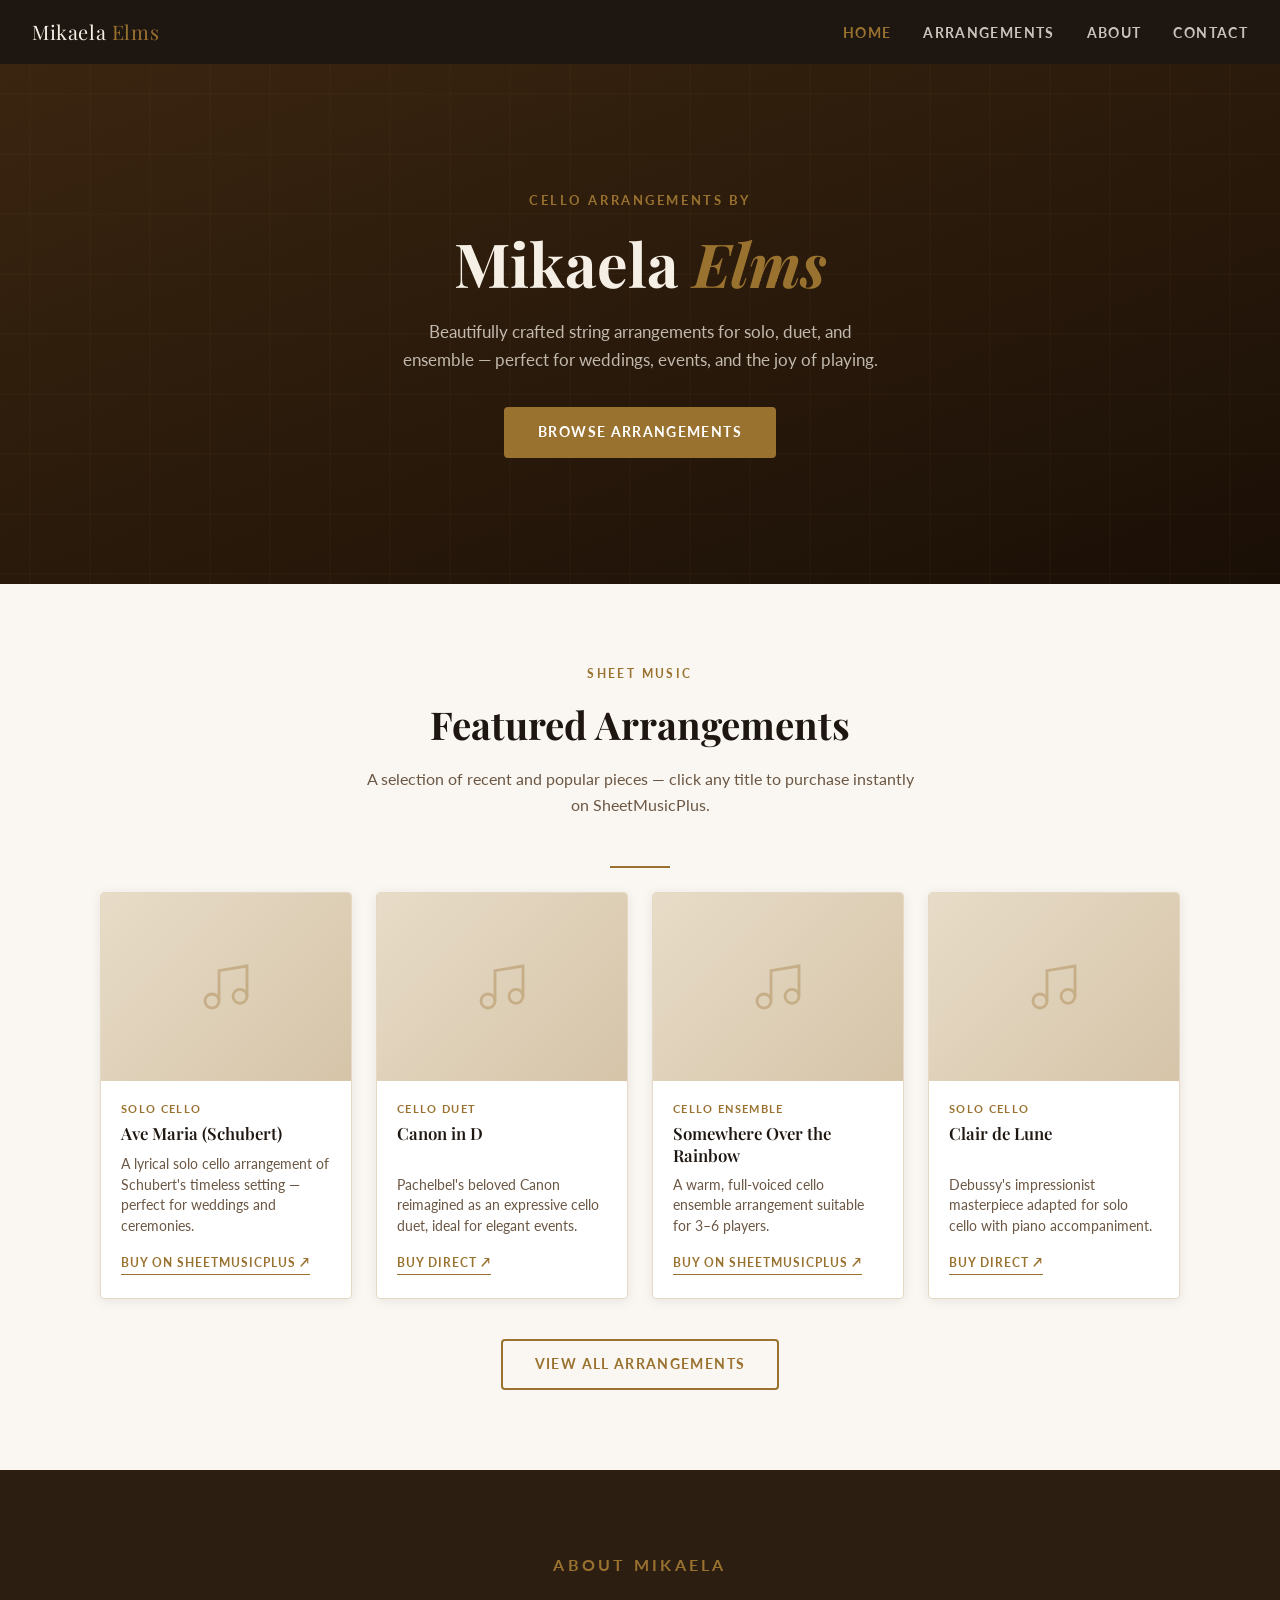
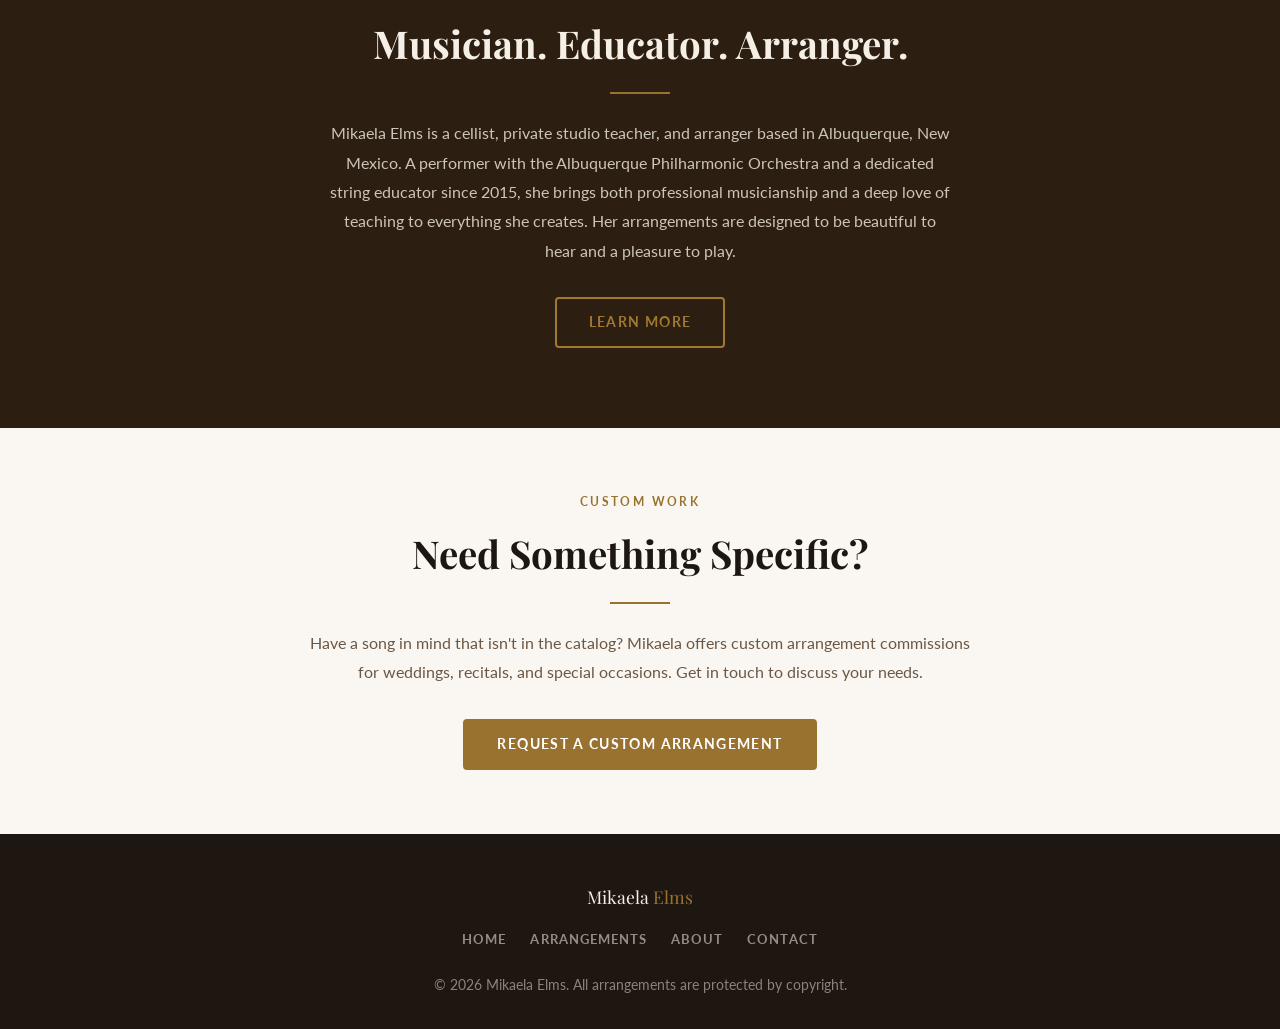
==== index.html @ 3a96482f "new site changes" ====
<!DOCTYPE html>
<html lang="en">
<head>
  <meta charset="UTF-8" />
  <meta name="viewport" content="width=device-width, initial-scale=1.0" />
  <title>Mikaela Elms — Cello Arrangements</title>
  <meta name="description" content="Original and licensed string arrangements by cellist and educator Mikaela Elms, based in Albuquerque, New Mexico." />
  <link rel="stylesheet" href="styles.css" />
</head>
<body>

<!-- ── Navigation ──────────────────────────────────────────── -->
<nav class="site-nav">
  <a href="index.html" class="logo">Mikaela <span>Elms</span></a>
  <button class="nav-toggle" aria-label="Toggle menu" onclick="this.closest('nav').querySelector('.nav-links').classList.toggle('open')">
    <span></span><span></span><span></span>
  </button>
  <ul class="nav-links">
    <li><a href="index.html" class="active">Home</a></li>
    <li><a href="arrangements.html">Arrangements</a></li>
    <li><a href="about.html">About</a></li>
    <li><a href="contact.html">Contact</a></li>
  </ul>
</nav>

<!-- ── Hero ────────────────────────────────────────────────── -->
<section class="hero">
  <div class="hero-bg"></div>
  <div class="hero-content">
    <p class="hero-eyebrow">Cello Arrangements by</p>
    <h1>Mikaela <em>Elms</em></h1>
    <p class="hero-sub">Beautifully crafted string arrangements for solo, duet, and ensemble — perfect for weddings, events, and the joy of playing.</p>
    <a href="arrangements.html" class="btn btn-gold">Browse Arrangements</a>
  </div>
</section>

<!-- ── Featured Arrangements ───────────────────────────────── -->
<section class="section">
  <div class="section-inner">
    <p class="section-label">Sheet Music</p>
    <h2 class="section-title">Featured Arrangements</h2>
    <p class="section-sub">A selection of recent and popular pieces — click any title to purchase instantly on SheetMusicPlus.</p>
    <div class="divider"></div>

    <div class="card-grid" id="featured-grid">
      <!-- Populated by JS -->
    </div>

    <div style="text-align:center; margin-top:2.5rem;">
      <a href="arrangements.html" class="btn btn-outline">View All Arrangements</a>
    </div>
  </div>
</section>

<!-- ── About strip ─────────────────────────────────────────── -->
<section class="about-strip">
  <p class="section-label">About Mikaela</p>
  <h2 class="section-title" style="color:#F5EFE6;">Musician. Educator. Arranger.</h2>
  <div class="divider"></div>
  <p>
    Mikaela Elms is a cellist, private studio teacher, and arranger based in Albuquerque, New Mexico.
    A performer with the Albuquerque Philharmonic Orchestra and a dedicated string educator since 2015,
    she brings both professional musicianship and a deep love of teaching to everything she creates.
    Her arrangements are designed to be beautiful to hear and a pleasure to play.
  </p>
  <a href="about.html" class="btn btn-outline" style="border-color:#A07830;color:#A07830;">Learn More</a>
</section>

<!-- ── Custom Arrangements callout ─────────────────────────── -->
<section class="section" style="background:#FAF7F2; padding: 4rem 2rem;">
  <div class="section-inner" style="max-width:680px; text-align:center;">
    <p class="section-label">Custom Work</p>
    <h2 class="section-title">Need Something Specific?</h2>
    <div class="divider"></div>
    <p style="color:var(--text-mid); font-size:1.02rem; margin-bottom:2rem; line-height:1.8;">
      Have a song in mind that isn't in the catalog? Mikaela offers custom arrangement commissions
      for weddings, recitals, and special occasions. Get in touch to discuss your needs.
    </p>
    <a href="contact.html" class="btn btn-gold">Request a Custom Arrangement</a>
  </div>
</section>

<!-- ── Footer ──────────────────────────────────────────────── -->
<footer class="site-footer">
  <div class="footer-logo">Mikaela <span>Elms</span></div>
  <div class="footer-links">
    <a href="index.html">Home</a>
    <a href="arrangements.html">Arrangements</a>
    <a href="about.html">About</a>
    <a href="contact.html">Contact</a>
  </div>
  <p class="copyright">&copy; <span id="year"></span> Mikaela Elms. All arrangements are protected by copyright.</p>
</footer>

<!-- ── Scripts ─────────────────────────────────────────────── -->
<script src="arrangements-data.js"></script>
<script>
  document.getElementById('year').textContent = new Date().getFullYear();

  /* Music note SVG placeholder */
  const noteSVG = `<svg width="56" height="56" viewBox="0 0 24 24" fill="none" stroke="#9A7230" stroke-width="1.2">
    <path d="M9 18V5l12-2v13"/>
    <circle cx="6" cy="18" r="3"/><circle cx="18" cy="16" r="3"/>
  </svg>`;

  function buildCard(item) {
    const thumb = item.image
      ? `<img class="card-thumb" src="${item.image}" alt="${item.title}" loading="lazy">`
      : `<div class="card-thumb-placeholder">${noteSVG}</div>`;
    return `
      <div class="arrangement-card">
        <a href="${item.link}" target="_blank" rel="noopener">${thumb}</a>
        <div class="card-body">
          <span class="card-tag">${TYPE_LABELS[item.type]}</span>
          <div class="card-title">${item.title}</div>
          <p class="card-desc">${item.desc}</p>
          <a class="card-link" href="${item.link}" target="_blank" rel="noopener">${STORE_LABELS[item.store] || 'Buy Now ↗'}</a>
        </div>
      </div>`;
  }

  const featured = ARRANGEMENTS.filter(a => a.featured).slice(0, 4);
  document.getElementById('featured-grid').innerHTML = featured.map(buildCard).join('');
</script>
</body>
</html>
---- styles.css ----
/* ============================================================
   Mikaela Elms — String Arrangements
   Warm & elegant palette
   ============================================================ */

@import url('https://fonts.googleapis.com/css2?family=Playfair+Display:ital,wght@0,400;0,600;0,700;1,400;1,600&family=Lato:wght@300;400;700&display=swap');

/* ── Reset & base ─────────────────────────────────────────── */
*, *::before, *::after { box-sizing: border-box; margin: 0; padding: 0; }

:root {
  --bg:        #FAF7F2;
  --bg-card:   #FFFFFF;
  --text:      #1E1610;
  --text-mid:  #6B5744;
  --text-light:#A08C7A;
  --gold:      #9A7230;
  --gold-dark: #6E5020;
  --border:    #E5D9C5;
  --nav-bg:    #1E1610;
  --nav-text:  #F5EFE6;
  --hero-overlay: rgba(20, 12, 5, 0.60);

  --serif: 'Playfair Display', Georgia, serif;
  --sans:  'Lato', system-ui, sans-serif;

  --radius: 4px;
  --shadow: 0 2px 12px rgba(0,0,0,0.08);
  --shadow-hover: 0 6px 24px rgba(0,0,0,0.14);
  --transition: 0.25s ease;
}

html { scroll-behavior: smooth; }

body {
  font-family: var(--sans);
  font-size: 16px;
  line-height: 1.7;
  background: var(--bg);
  color: var(--text);
}

a { color: var(--gold); text-decoration: none; }
a:hover { color: var(--gold-dark); }

img { display: block; max-width: 100%; }

/* ── Nav ──────────────────────────────────────────────────── */
.site-nav {
  position: sticky;
  top: 0;
  z-index: 100;
  background: var(--nav-bg);
  padding: 0 2rem;
  display: flex;
  align-items: center;
  justify-content: space-between;
  height: 64px;
}

.site-nav .logo {
  font-family: var(--serif);
  font-size: 1.25rem;
  color: var(--nav-text);
  letter-spacing: 0.03em;
}
.site-nav .logo span { color: var(--gold); }

.nav-links {
  display: flex;
  gap: 2rem;
  list-style: none;
}
.nav-links a {
  font-family: var(--sans);
  font-size: 0.85rem;
  font-weight: 700;
  letter-spacing: 0.1em;
  text-transform: uppercase;
  color: var(--nav-text);
  opacity: 0.8;
  transition: opacity var(--transition), color var(--transition);
}
.nav-links a:hover,
.nav-links a.active { opacity: 1; color: var(--gold); }

.nav-toggle { display: none; background: none; border: none; cursor: pointer; }
.nav-toggle span {
  display: block; width: 24px; height: 2px;
  background: var(--nav-text); margin: 5px 0;
  transition: transform var(--transition), opacity var(--transition);
}

/* ── Hero ─────────────────────────────────────────────────── */
.hero {
  position: relative;
  min-height: 520px;
  display: flex;
  align-items: center;
  justify-content: center;
  text-align: center;
  overflow: hidden;
  background: #2C1E10;
}

.hero-bg {
  position: absolute; inset: 0;
  background:
    linear-gradient(160deg, #3A2510 0%, #1A0F06 100%);
}
/* Subtle decorative lines */
.hero-bg::after {
  content: '';
  position: absolute; inset: 0;
  background: url("data:image/svg+xml,%3Csvg width='60' height='60' viewBox='0 0 60 60' xmlns='http://www.w3.org/2000/svg'%3E%3Cg fill='none' stroke='%23A07830' stroke-width='0.4' opacity='0.15'%3E%3Cline x1='0' y1='30' x2='60' y2='30'/%3E%3Cline x1='30' y1='0' x2='30' y2='60'/%3E%3C/g%3E%3C/svg%3E") repeat;
}

.hero-content {
  position: relative;
  z-index: 1;
  max-width: 700px;
  padding: 4rem 2rem;
}

.hero-eyebrow {
  font-family: var(--sans);
  font-size: 0.8rem;
  font-weight: 700;
  letter-spacing: 0.2em;
  text-transform: uppercase;
  color: var(--gold);
  margin-bottom: 1rem;
}

.hero h1 {
  font-family: var(--serif);
  font-size: clamp(2.4rem, 5vw, 3.8rem);
  font-weight: 700;
  line-height: 1.15;
  color: #F5EFE6;
  margin-bottom: 1.25rem;
}
.hero h1 em { font-style: italic; color: var(--gold); }

.hero-sub {
  font-size: 1.05rem;
  color: rgba(245,239,230,0.75);
  margin-bottom: 2rem;
  max-width: 480px;
  margin-left: auto;
  margin-right: auto;
}

.btn {
  display: inline-block;
  padding: 0.75rem 2rem;
  border-radius: var(--radius);
  font-family: var(--sans);
  font-size: 0.85rem;
  font-weight: 700;
  letter-spacing: 0.1em;
  text-transform: uppercase;
  transition: background var(--transition), color var(--transition), transform var(--transition);
  cursor: pointer;
  border: 2px solid transparent;
}

.btn-gold {
  background: var(--gold);
  color: #fff;
  border-color: var(--gold);
}
.btn-gold:hover {
  background: var(--gold-dark);
  border-color: var(--gold-dark);
  color: #fff;
  transform: translateY(-1px);
}

.btn-outline {
  background: transparent;
  color: var(--gold);
  border-color: var(--gold);
}
.btn-outline:hover {
  background: var(--gold);
  color: #fff;
  transform: translateY(-1px);
}

/* ── Divider ──────────────────────────────────────────────── */
.divider {
  width: 60px; height: 2px;
  background: var(--gold);
  margin: 1rem auto 1.5rem;
}

/* ── Section wrapper ──────────────────────────────────────── */
.section { padding: 5rem 2rem; }
.section-inner { max-width: 1080px; margin: 0 auto; }

.section-label {
  font-family: var(--sans);
  font-size: 0.75rem;
  font-weight: 700;
  letter-spacing: 0.2em;
  text-transform: uppercase;
  color: var(--gold);
  text-align: center;
  margin-bottom: 0.5rem;
}

.section-title {
  font-family: var(--serif);
  font-size: clamp(1.8rem, 3vw, 2.6rem);
  font-weight: 700;
  text-align: center;
  color: var(--text);
  margin-bottom: 0.5rem;
}

.section-sub {
  text-align: center;
  color: var(--text-mid);
  max-width: 560px;
  margin: 0 auto 3rem;
  font-size: 0.97rem;
}

/* ── Arrangement cards ────────────────────────────────────── */
.card-grid {
  display: grid;
  grid-template-columns: repeat(auto-fill, minmax(240px, 1fr));
  gap: 1.5rem;
}

.arrangement-card {
  background: var(--bg-card);
  border: 1px solid var(--border);
  border-radius: var(--radius);
  overflow: hidden;
  box-shadow: var(--shadow);
  transition: box-shadow var(--transition), transform var(--transition);
  display: flex;
  flex-direction: column;
}
.arrangement-card:hover {
  box-shadow: var(--shadow-hover);
  transform: translateY(-3px);
}

.card-thumb {
  width: 100%;
  aspect-ratio: 4/3;
  object-fit: cover;
  background: var(--border);
}

.card-thumb-placeholder {
  width: 100%;
  aspect-ratio: 4/3;
  background: linear-gradient(135deg, #E8DCC8, #D5C4A8);
  display: flex;
  align-items: center;
  justify-content: center;
}
.card-thumb-placeholder svg { opacity: 0.35; }

.card-body {
  padding: 1.1rem 1.25rem 1.4rem;
  flex: 1;
  display: flex;
  flex-direction: column;
}

.card-tag {
  font-size: 0.7rem;
  font-weight: 700;
  letter-spacing: 0.12em;
  text-transform: uppercase;
  color: var(--gold);
  margin-bottom: 0.35rem;
}

.card-title {
  font-family: var(--serif);
  font-size: 1.05rem;
  font-weight: 600;
  color: var(--text);
  line-height: 1.3;
  margin-bottom: 0.5rem;
  flex: 1;
}

.card-desc {
  font-size: 0.85rem;
  color: var(--text-mid);
  margin-bottom: 1rem;
  line-height: 1.5;
}

.card-link {
  display: inline-block;
  font-size: 0.78rem;
  font-weight: 700;
  letter-spacing: 0.08em;
  text-transform: uppercase;
  color: var(--gold);
  border-bottom: 1px solid var(--gold);
  padding-bottom: 1px;
  transition: color var(--transition), border-color var(--transition);
  align-self: flex-start;
}
.card-link:hover { color: var(--gold-dark); border-color: var(--gold-dark); }

/* ── Filter tabs ──────────────────────────────────────────── */
.filter-bar {
  display: flex;
  flex-wrap: wrap;
  gap: 0.5rem;
  justify-content: center;
  margin-bottom: 2.5rem;
}

.filter-btn {
  padding: 0.45rem 1.25rem;
  border-radius: 2rem;
  border: 1.5px solid var(--border);
  background: var(--bg-card);
  font-family: var(--sans);
  font-size: 0.8rem;
  font-weight: 700;
  letter-spacing: 0.08em;
  text-transform: uppercase;
  color: var(--text-mid);
  cursor: pointer;
  transition: all var(--transition);
}
.filter-btn:hover { border-color: var(--gold); color: var(--gold); }
.filter-btn.active {
  background: var(--gold);
  border-color: var(--gold);
  color: #fff;
}

/* ── About strip (home) ───────────────────────────────────── */
.about-strip {
  background: #2C1E10;
  color: #F5EFE6;
  padding: 5rem 2rem;
  text-align: center;
}
.about-strip .section-label { color: var(--gold); }
.about-strip .section-title { color: #F5EFE6; }
.about-strip .divider { margin: 1rem auto 1.5rem; }

.about-strip p {
  max-width: 620px;
  margin: 0 auto 2rem;
  color: rgba(245,239,230,0.8);
  font-size: 1.02rem;
  line-height: 1.8;
}

/* ── Full about page ──────────────────────────────────────── */
.about-grid {
  display: grid;
  grid-template-columns: 300px 1fr;
  gap: 4rem;
  align-items: start;
}

.about-photo {
  width: 100%;
  aspect-ratio: 3/4;
  object-fit: cover;
  border-radius: var(--radius);
  border: 1px solid var(--border);
}

.about-photo-placeholder {
  width: 100%;
  aspect-ratio: 3/4;
  background: linear-gradient(160deg, #E8DCC8, #C8B898);
  border-radius: var(--radius);
  display: flex;
  align-items: center;
  justify-content: center;
  border: 1px solid var(--border);
}

.about-text h2 {
  font-family: var(--serif);
  font-size: 2rem;
  color: var(--text);
  margin-bottom: 0.75rem;
}

.about-text .about-sub {
  font-size: 0.85rem;
  font-weight: 700;
  letter-spacing: 0.12em;
  text-transform: uppercase;
  color: var(--gold);
  margin-bottom: 1.5rem;
}

.about-text p {
  color: var(--text-mid);
  margin-bottom: 1.1rem;
  font-size: 1rem;
  line-height: 1.8;
}

.about-credentials {
  margin-top: 2rem;
  border-top: 1px solid var(--border);
  padding-top: 1.75rem;
  display: grid;
  grid-template-columns: 1fr 1fr;
  gap: 1rem 2rem;
}

.credential h4 {
  font-family: var(--serif);
  font-size: 0.95rem;
  font-weight: 600;
  color: var(--text);
  margin-bottom: 0.25rem;
}
.credential p {
  font-size: 0.85rem;
  color: var(--text-light);
  margin: 0;
}

/* ── Page hero (inner pages) ──────────────────────────────── */
.page-hero {
  background: var(--nav-bg);
  padding: 3.5rem 2rem 3rem;
  text-align: center;
}
.page-hero .section-label { color: var(--gold); margin-bottom: 0.5rem; }
.page-hero h1 {
  font-family: var(--serif);
  font-size: clamp(2rem, 4vw, 3rem);
  color: #F5EFE6;
  font-weight: 700;
}
.page-hero p {
  color: rgba(245,239,230,0.7);
  margin-top: 0.75rem;
  font-size: 1rem;
}

/* ── Contact ──────────────────────────────────────────────── */
.contact-grid {
  display: grid;
  grid-template-columns: 1fr 1fr;
  gap: 4rem;
  align-items: start;
}

.contact-info h3 {
  font-family: var(--serif);
  font-size: 1.5rem;
  color: var(--text);
  margin-bottom: 1rem;
}
.contact-info p { color: var(--text-mid); margin-bottom: 1rem; font-size: 0.97rem; }

.contact-item {
  display: flex;
  align-items: center;
  gap: 0.75rem;
  margin-bottom: 0.75rem;
  font-size: 0.95rem;
  color: var(--text-mid);
}
.contact-item svg { flex-shrink: 0; color: var(--gold); }

.contact-form { display: flex; flex-direction: column; gap: 1rem; }

.form-group { display: flex; flex-direction: column; gap: 0.35rem; }

.form-group label {
  font-size: 0.78rem;
  font-weight: 700;
  letter-spacing: 0.08em;
  text-transform: uppercase;
  color: var(--text-mid);
}

.form-group input,
.form-group textarea,
.form-group select {
  padding: 0.65rem 0.9rem;
  border: 1.5px solid var(--border);
  border-radius: var(--radius);
  font-family: var(--sans);
  font-size: 0.97rem;
  color: var(--text);
  background: var(--bg-card);
  transition: border-color var(--transition);
  width: 100%;
}
.form-group input:focus,
.form-group textarea:focus,
.form-group select:focus {
  outline: none;
  border-color: var(--gold);
}
.form-group textarea { resize: vertical; min-height: 130px; }

/* ── Footer ───────────────────────────────────────────────── */
.site-footer {
  background: var(--nav-bg);
  padding: 3rem 2rem 2rem;
  text-align: center;
  color: rgba(245,239,230,0.5);
  font-size: 0.85rem;
}
.site-footer .footer-logo {
  font-family: var(--serif);
  font-size: 1.1rem;
  color: var(--nav-text);
  margin-bottom: 0.75rem;
}
.site-footer .footer-logo span { color: var(--gold); }
.site-footer .footer-links { display: flex; gap: 1.5rem; justify-content: center; margin: 1rem 0; }
.site-footer .footer-links a {
  color: rgba(245,239,230,0.55);
  font-size: 0.82rem;
  font-weight: 700;
  letter-spacing: 0.08em;
  text-transform: uppercase;
  transition: color var(--transition);
}
.site-footer .footer-links a:hover { color: var(--gold); }
.site-footer .copyright { margin-top: 1.5rem; }

/* ── Responsive ───────────────────────────────────────────── */
@media (max-width: 760px) {
  .about-grid, .contact-grid { grid-template-columns: 1fr; gap: 2.5rem; }
  .about-credentials { grid-template-columns: 1fr; }
  .nav-links { display: none; }
  .nav-toggle { display: block; }
  .nav-links.open {
    display: flex;
    flex-direction: column;
    position: absolute;
    top: 64px; left: 0; right: 0;
    background: var(--nav-bg);
    padding: 1.5rem 2rem 2rem;
    gap: 1.25rem;
    z-index: 99;
  }
}
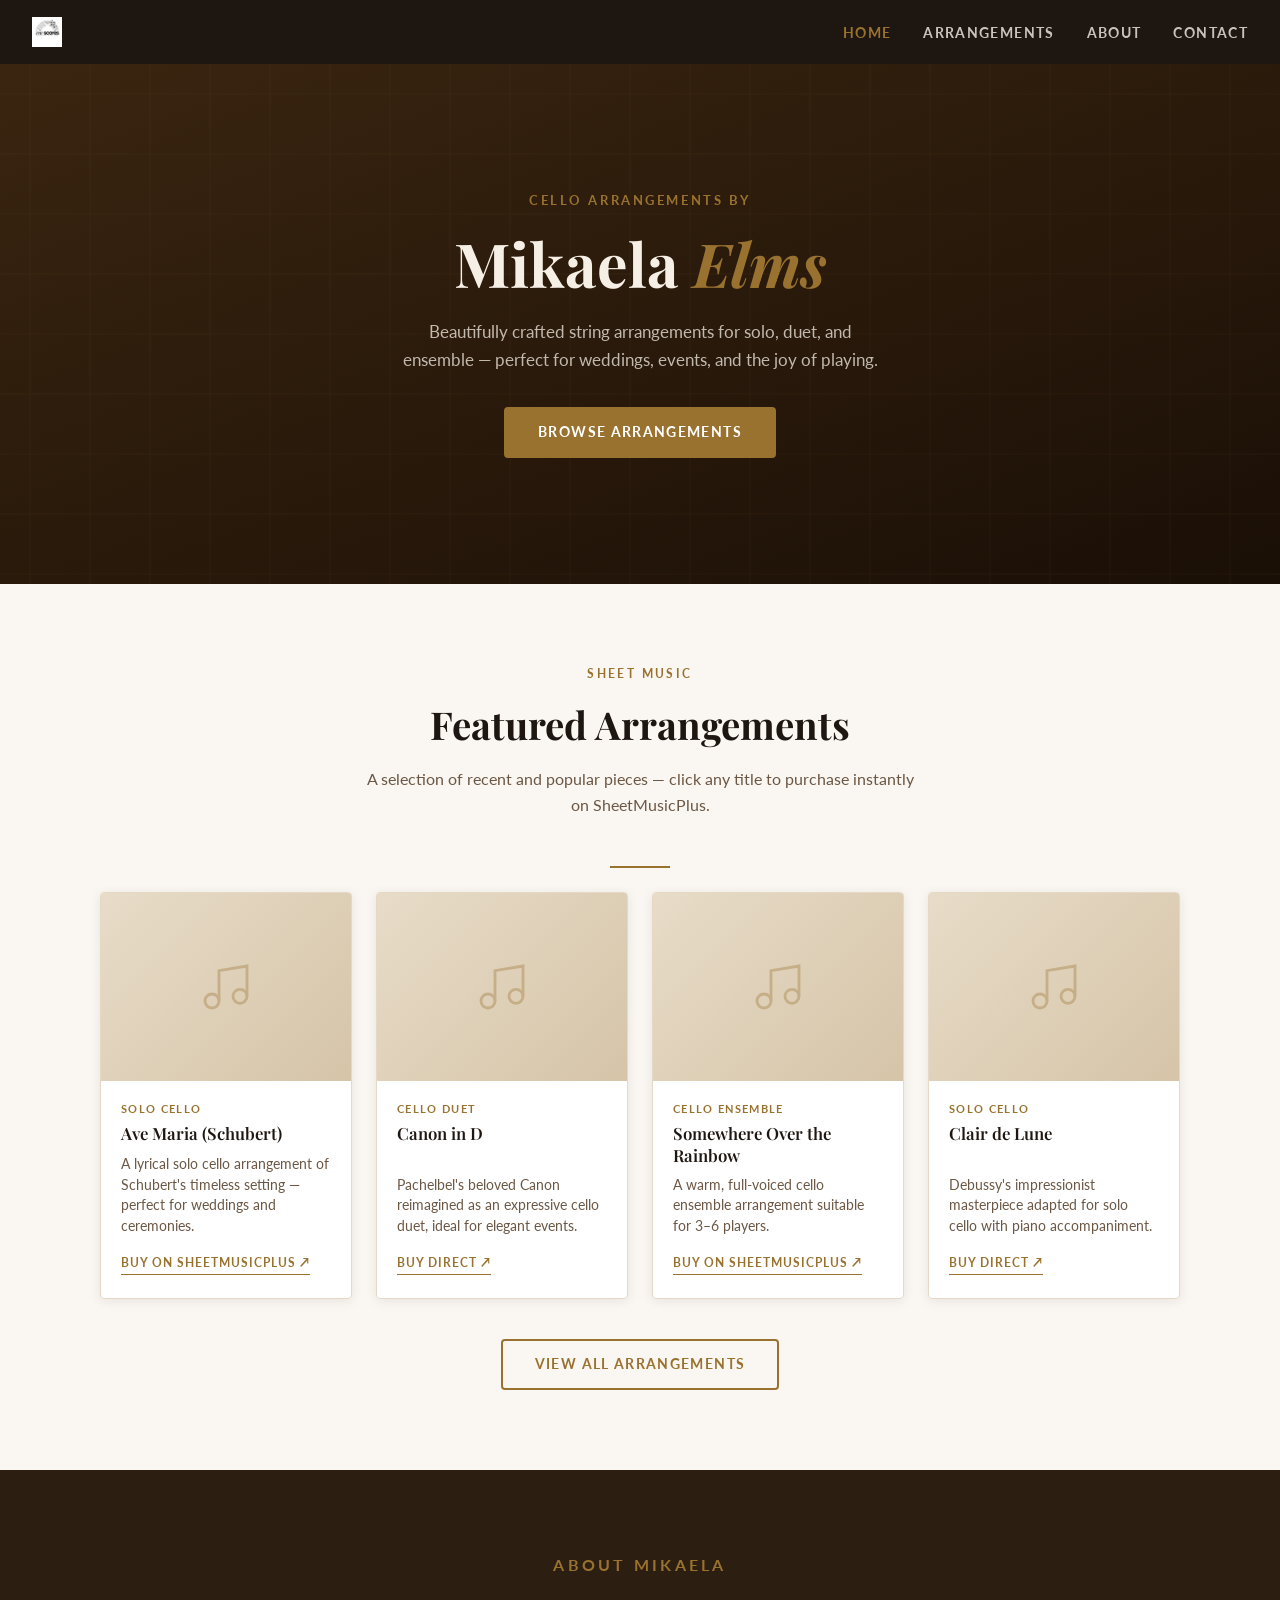
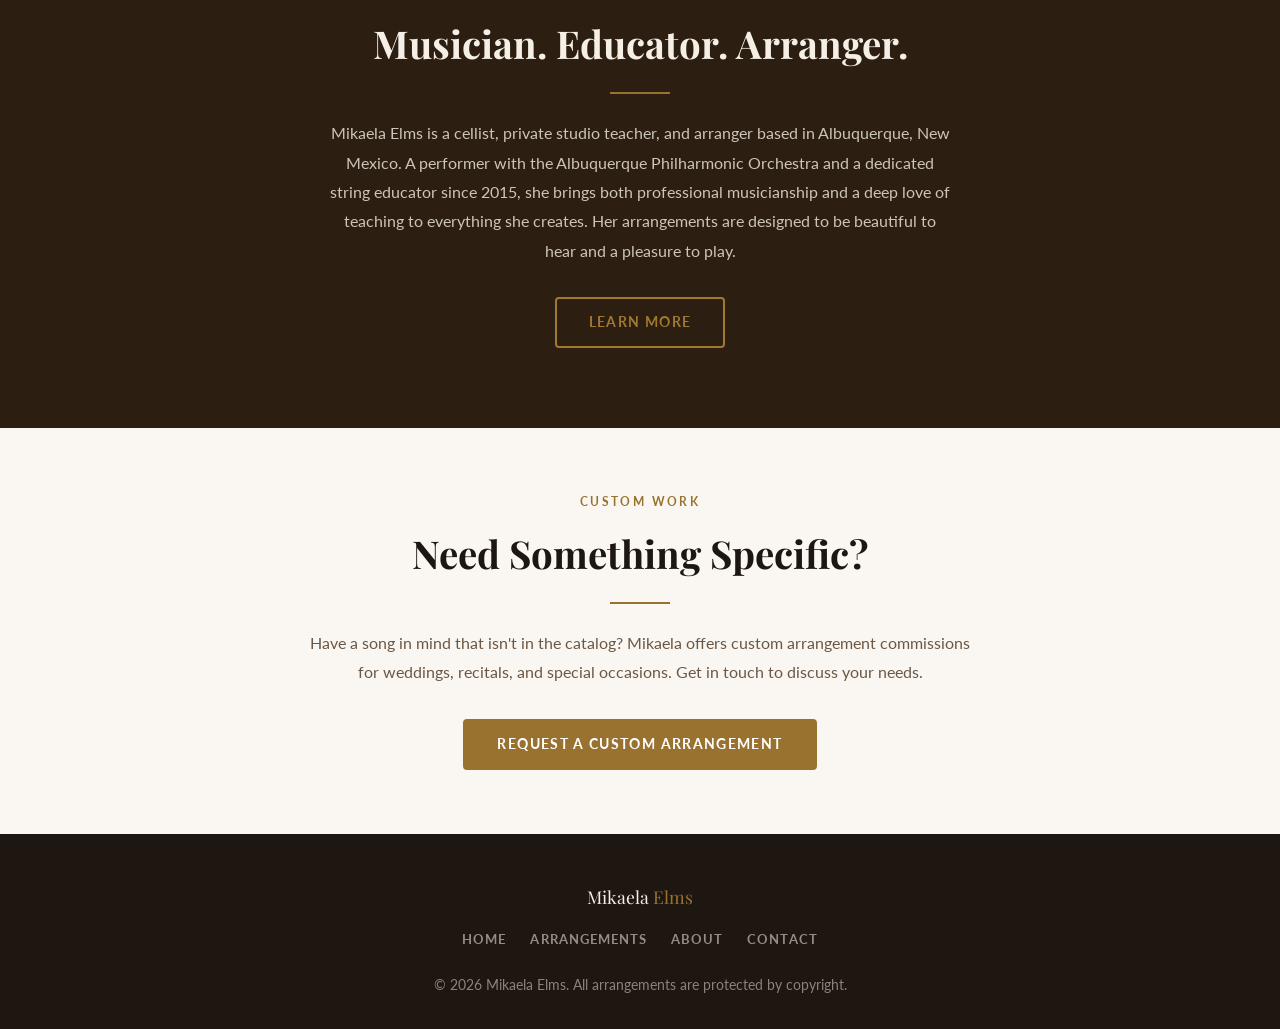
==== commit 9379a803: "theming update" ====
--- a/index.html
+++ b/index.html
@@ -11,7 +11,7 @@
 
 <!-- ── Navigation ──────────────────────────────────────────── -->
 <nav class="site-nav">
-  <a href="index.html" class="logo">Mikaela <span>Elms</span></a>
+  <a href="index.html" class="logo-img"><img src="1.png" alt="me·scores" height="30"></a>
   <button class="nav-toggle" aria-label="Toggle menu" onclick="this.closest('nav').querySelector('.nav-links').classList.toggle('open')">
     <span></span><span></span><span></span>
   </button>
--- a/styles.css
+++ b/styles.css
@@ -65,6 +65,16 @@
   letter-spacing: 0.03em;
 }
 .site-nav .logo span { color: var(--gold); }
+
+.site-nav .logo-img {
+  display: flex;
+  align-items: center;
+}
+.site-nav .logo-img img {
+  display: block;
+  height: 30px;
+  width: auto;
+}
 
 .nav-links {
   display: flex;
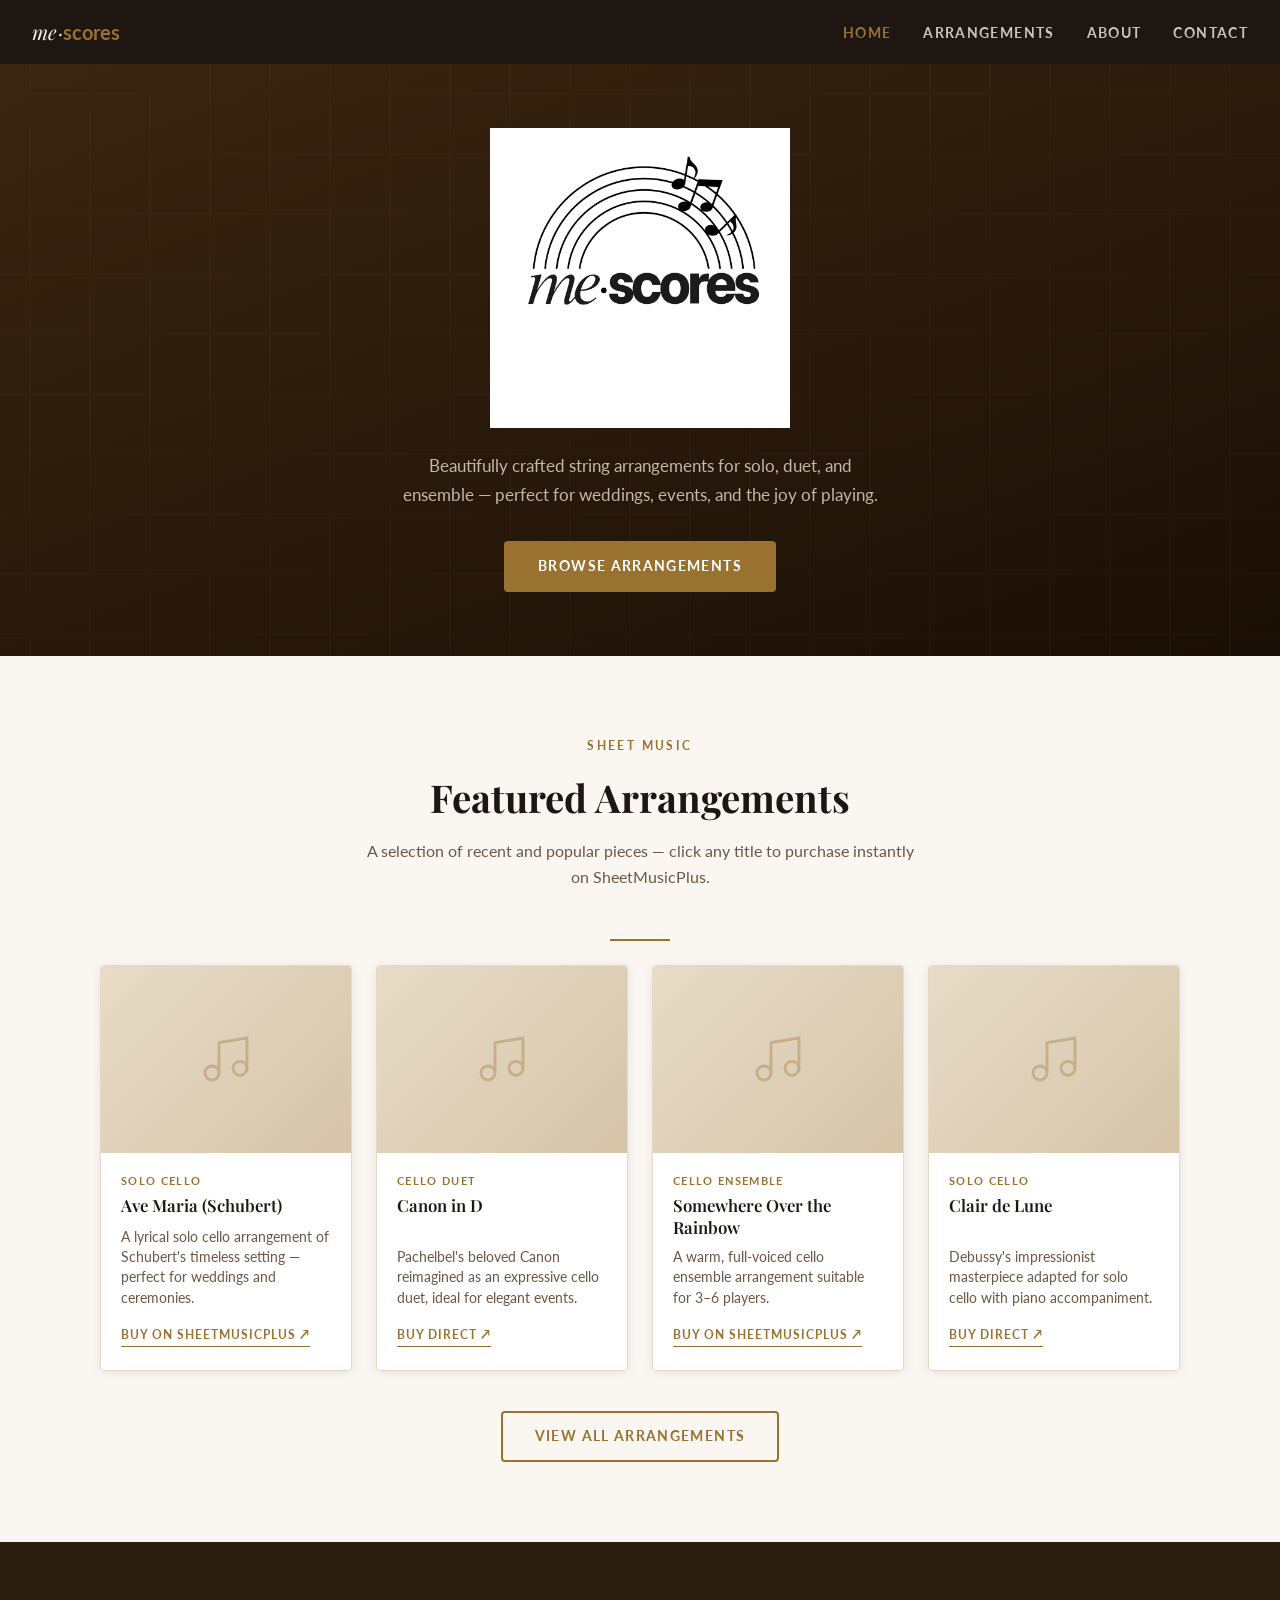
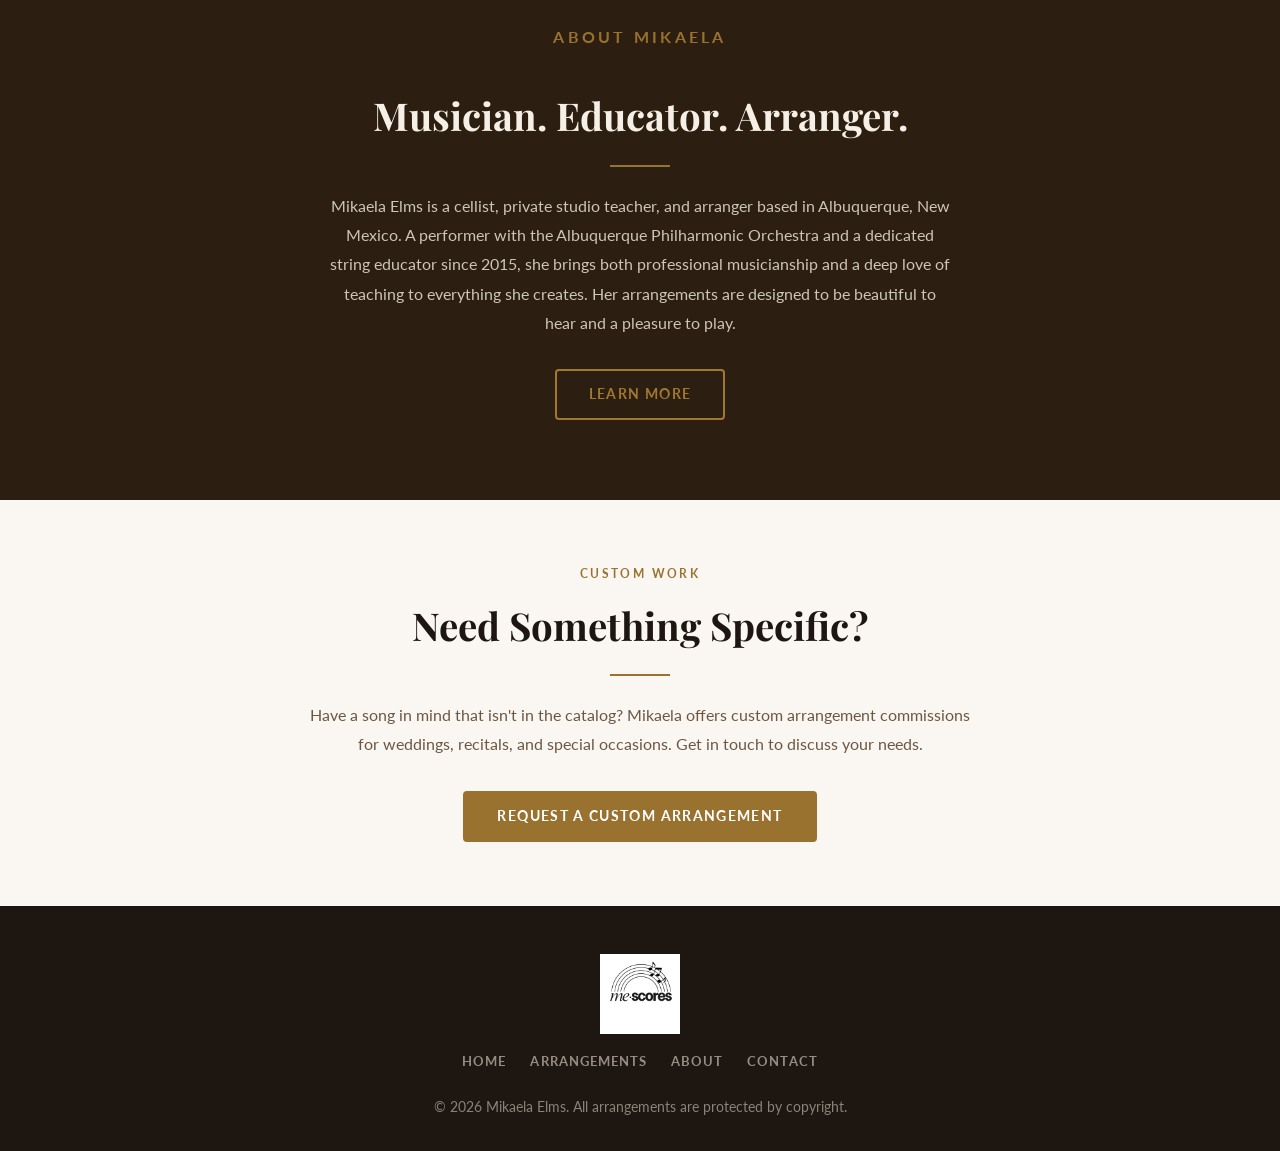
==== commit 0ec770ab: "logo changes" ====
--- a/index.html
+++ b/index.html
@@ -11,7 +11,7 @@
 
 <!-- ── Navigation ──────────────────────────────────────────── -->
 <nav class="site-nav">
-  <a href="index.html" class="logo-img"><img src="1.png" alt="me·scores" height="30"></a>
+  <a href="index.html" class="logo"><em>me</em>·<span>scores</span></a>
   <button class="nav-toggle" aria-label="Toggle menu" onclick="this.closest('nav').querySelector('.nav-links').classList.toggle('open')">
     <span></span><span></span><span></span>
   </button>
@@ -27,8 +27,7 @@
 <section class="hero">
   <div class="hero-bg"></div>
   <div class="hero-content">
-    <p class="hero-eyebrow">Cello Arrangements by</p>
-    <h1>Mikaela <em>Elms</em></h1>
+    <img src="3.png" alt="me·scores — Arrangements by Mikaela Elms" class="hero-logo">
     <p class="hero-sub">Beautifully crafted string arrangements for solo, duet, and ensemble — perfect for weddings, events, and the joy of playing.</p>
     <a href="arrangements.html" class="btn btn-gold">Browse Arrangements</a>
   </div>
@@ -82,7 +81,7 @@
 
 <!-- ── Footer ──────────────────────────────────────────────── -->
 <footer class="site-footer">
-  <div class="footer-logo">Mikaela <span>Elms</span></div>
+  <img src="3.png" alt="me·scores" class="footer-logo-img">
   <div class="footer-links">
     <a href="index.html">Home</a>
     <a href="arrangements.html">Arrangements</a>
--- a/styles.css
+++ b/styles.css
@@ -62,19 +62,17 @@
   font-family: var(--serif);
   font-size: 1.25rem;
   color: var(--nav-text);
-  letter-spacing: 0.03em;
-}
-.site-nav .logo span { color: var(--gold); }
-
-.site-nav .logo-img {
-  display: flex;
-  align-items: center;
-}
-.site-nav .logo-img img {
-  display: block;
-  height: 30px;
-  width: auto;
-}
+  letter-spacing: 0.02em;
+  font-style: italic;
+}
+.site-nav .logo span {
+  font-family: var(--sans);
+  font-style: normal;
+  font-weight: 700;
+  color: var(--gold);
+  letter-spacing: 0;
+}
+
 
 .nav-links {
   display: flex;
@@ -522,6 +520,14 @@
 }
 .form-group textarea { resize: vertical; min-height: 130px; }
 
+/* ── Hero logo ────────────────────────────────────────────── */
+.hero-logo {
+  max-width: 300px;
+  width: 70%;
+  height: auto;
+  margin: 0 auto 1.5rem;
+}
+
 /* ── Footer ───────────────────────────────────────────────── */
 .site-footer {
   background: var(--nav-bg);
@@ -530,13 +536,12 @@
   color: rgba(245,239,230,0.5);
   font-size: 0.85rem;
 }
-.site-footer .footer-logo {
-  font-family: var(--serif);
-  font-size: 1.1rem;
-  color: var(--nav-text);
-  margin-bottom: 0.75rem;
-}
-.site-footer .footer-logo span { color: var(--gold); }
+.footer-logo-img {
+  height: 80px;
+  width: auto;
+  margin: 0 auto 0.75rem;
+  display: block;
+}
 .site-footer .footer-links { display: flex; gap: 1.5rem; justify-content: center; margin: 1rem 0; }
 .site-footer .footer-links a {
   color: rgba(245,239,230,0.55);
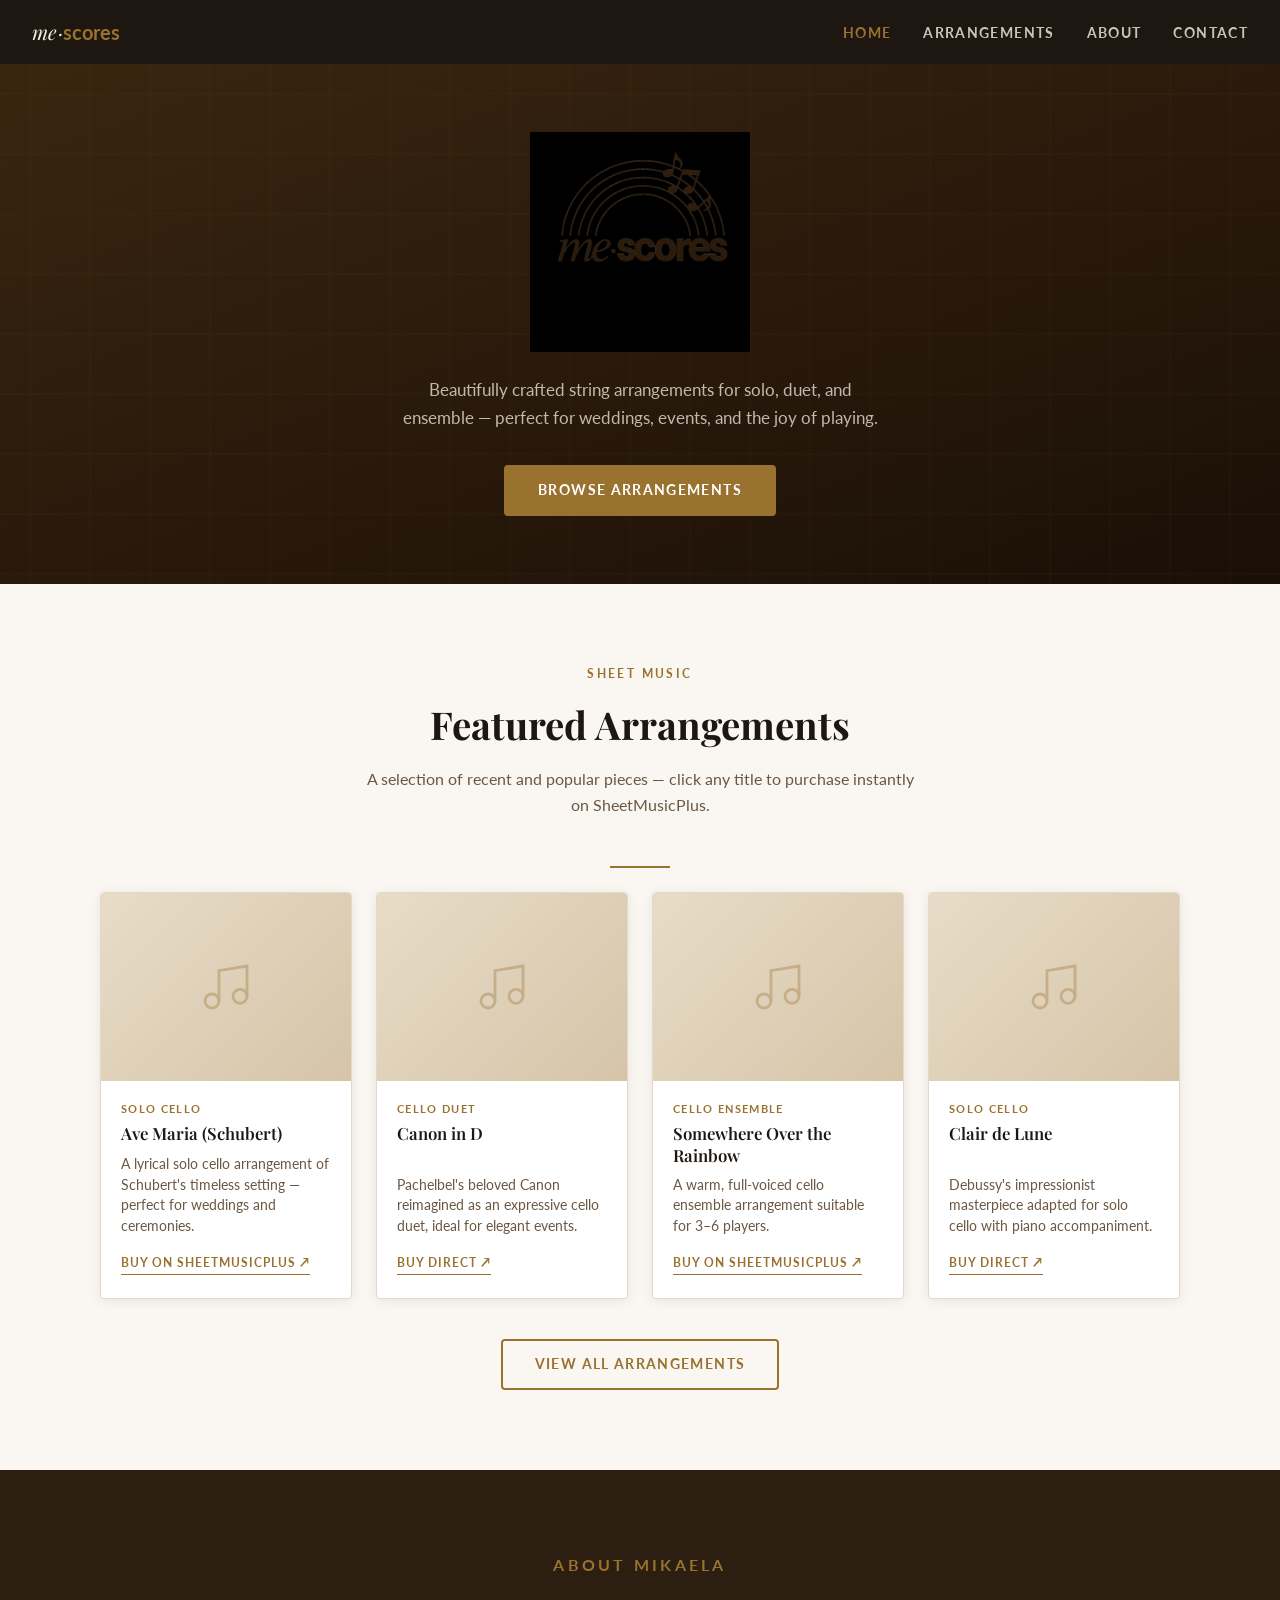
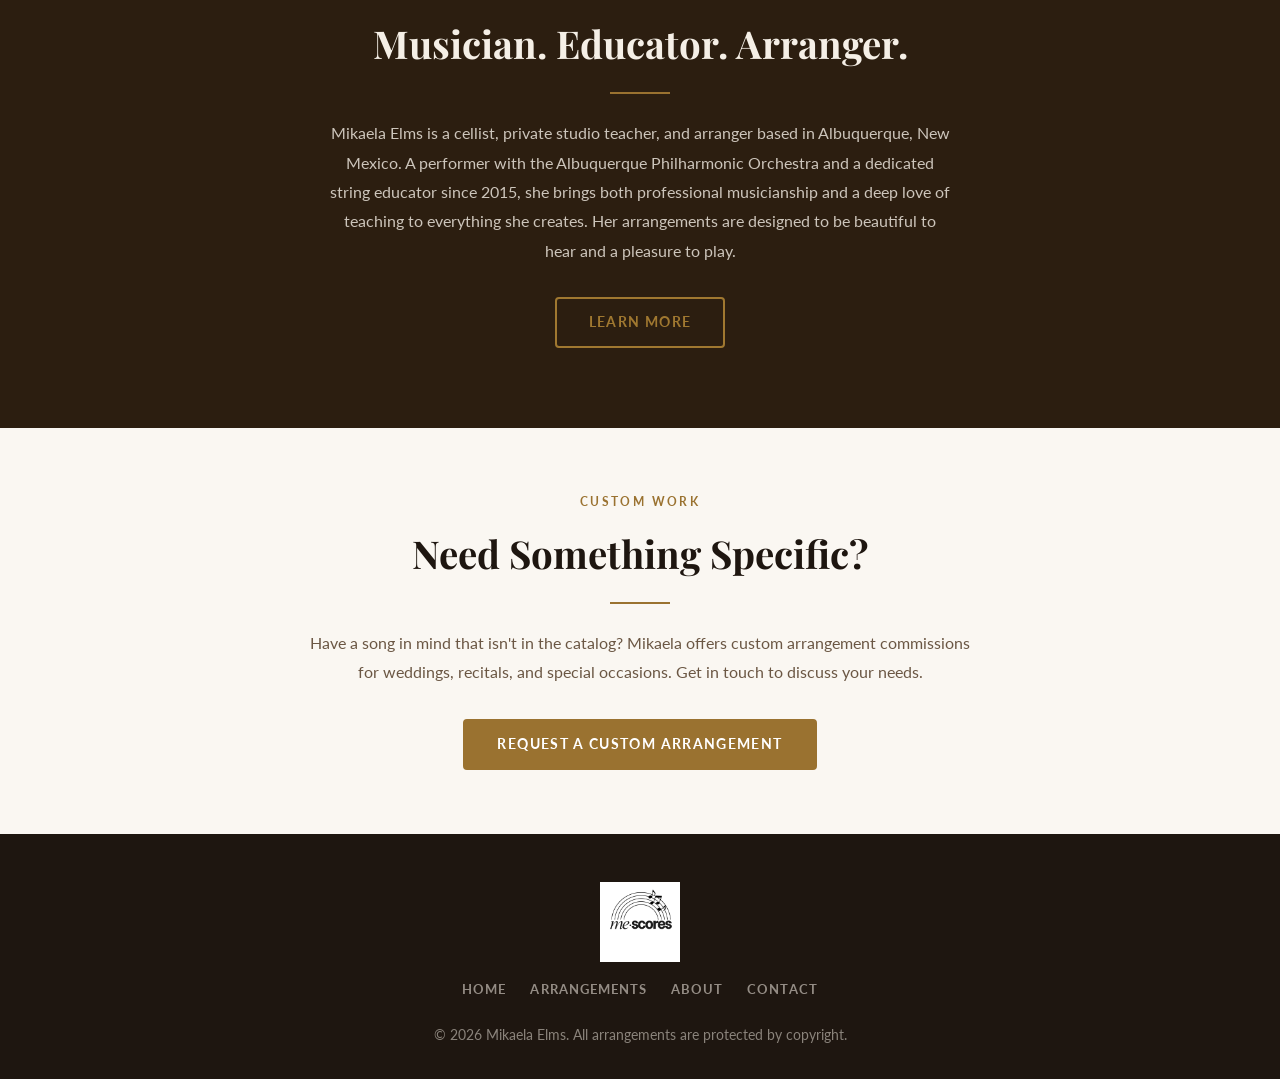
==== commit da2561cc: "images changes" ====
--- a/index.html
+++ b/index.html
@@ -27,7 +27,7 @@
 <section class="hero">
   <div class="hero-bg"></div>
   <div class="hero-content">
-    <img src="3.png" alt="me·scores — Arrangements by Mikaela Elms" class="hero-logo">
+    <img src="logo-transparent.png" alt="me·scores" class="hero-logo">
     <p class="hero-sub">Beautifully crafted string arrangements for solo, duet, and ensemble — perfect for weddings, events, and the joy of playing.</p>
     <a href="arrangements.html" class="btn btn-gold">Browse Arrangements</a>
   </div>
--- a/styles.css
+++ b/styles.css
@@ -522,8 +522,8 @@
 
 /* ── Hero logo ────────────────────────────────────────────── */
 .hero-logo {
-  max-width: 300px;
-  width: 70%;
+  max-width: 220px;
+  width: 55%;
   height: auto;
   margin: 0 auto 1.5rem;
 }
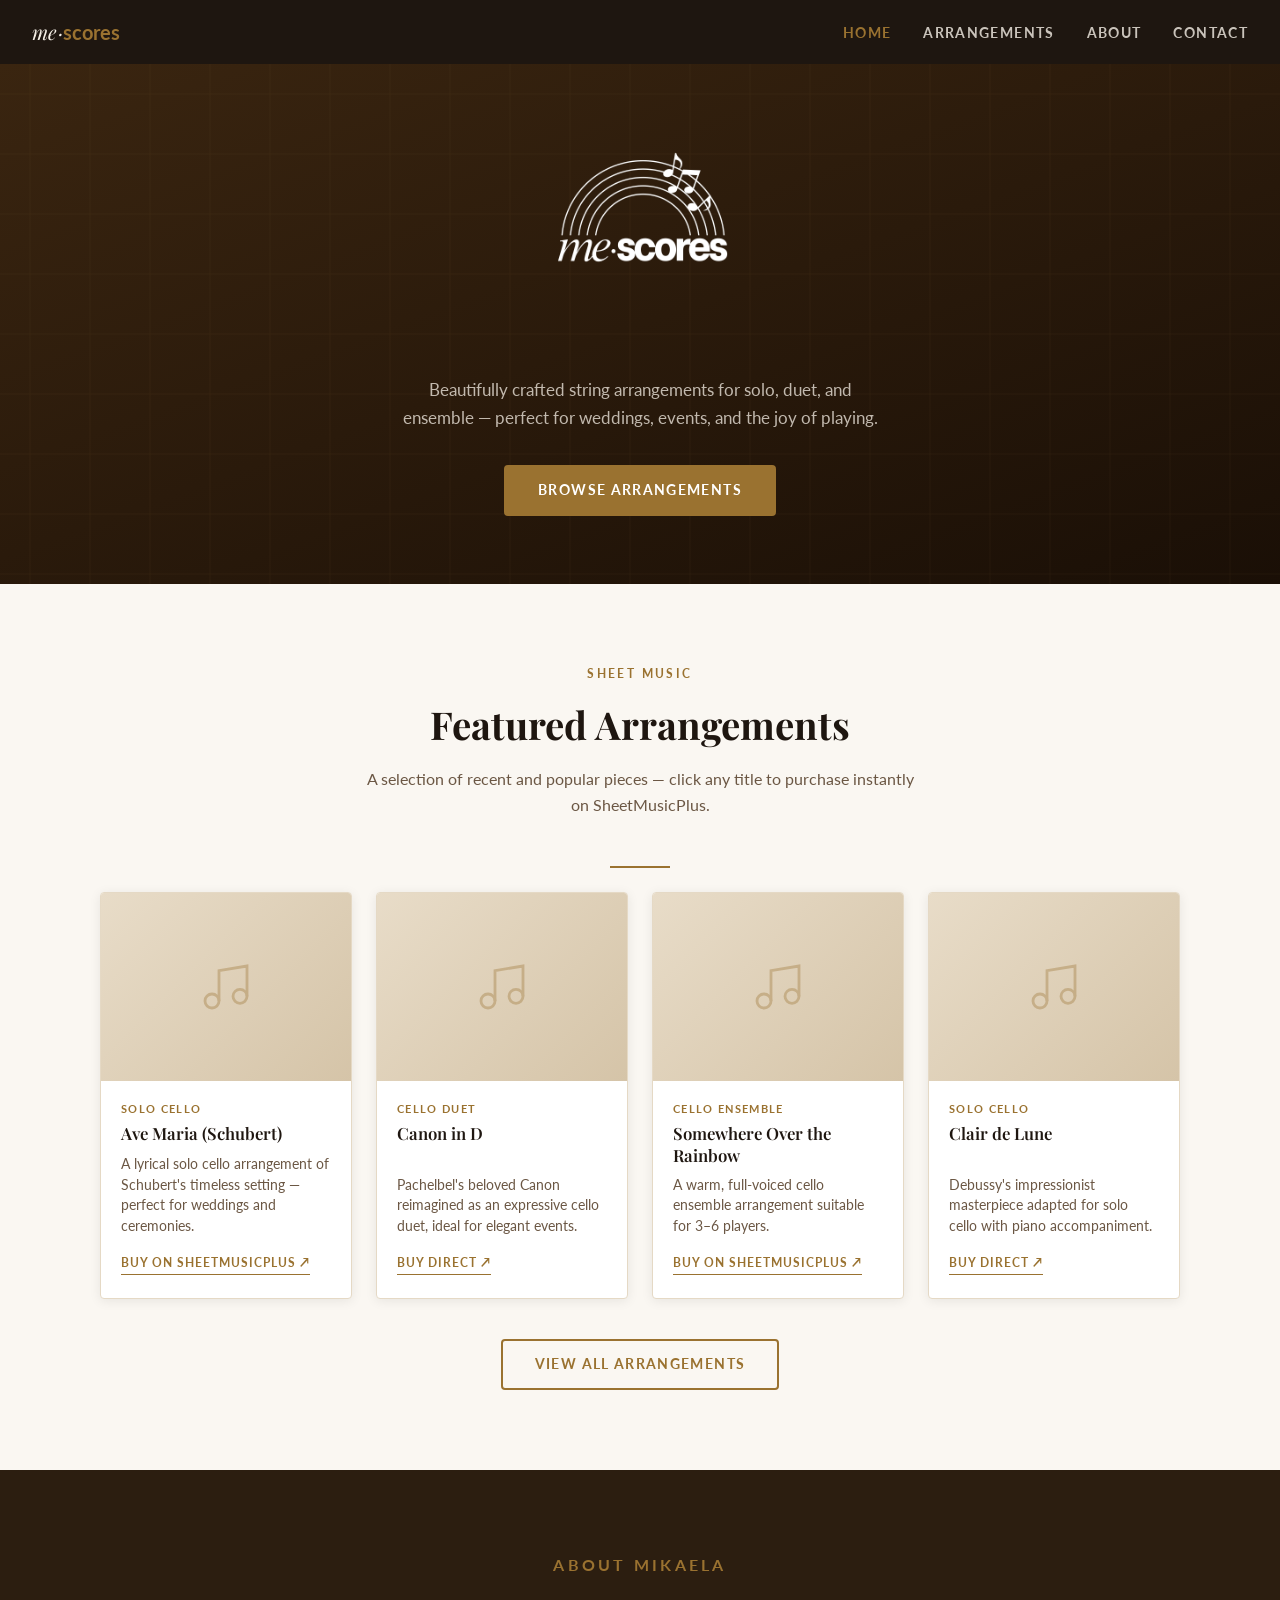
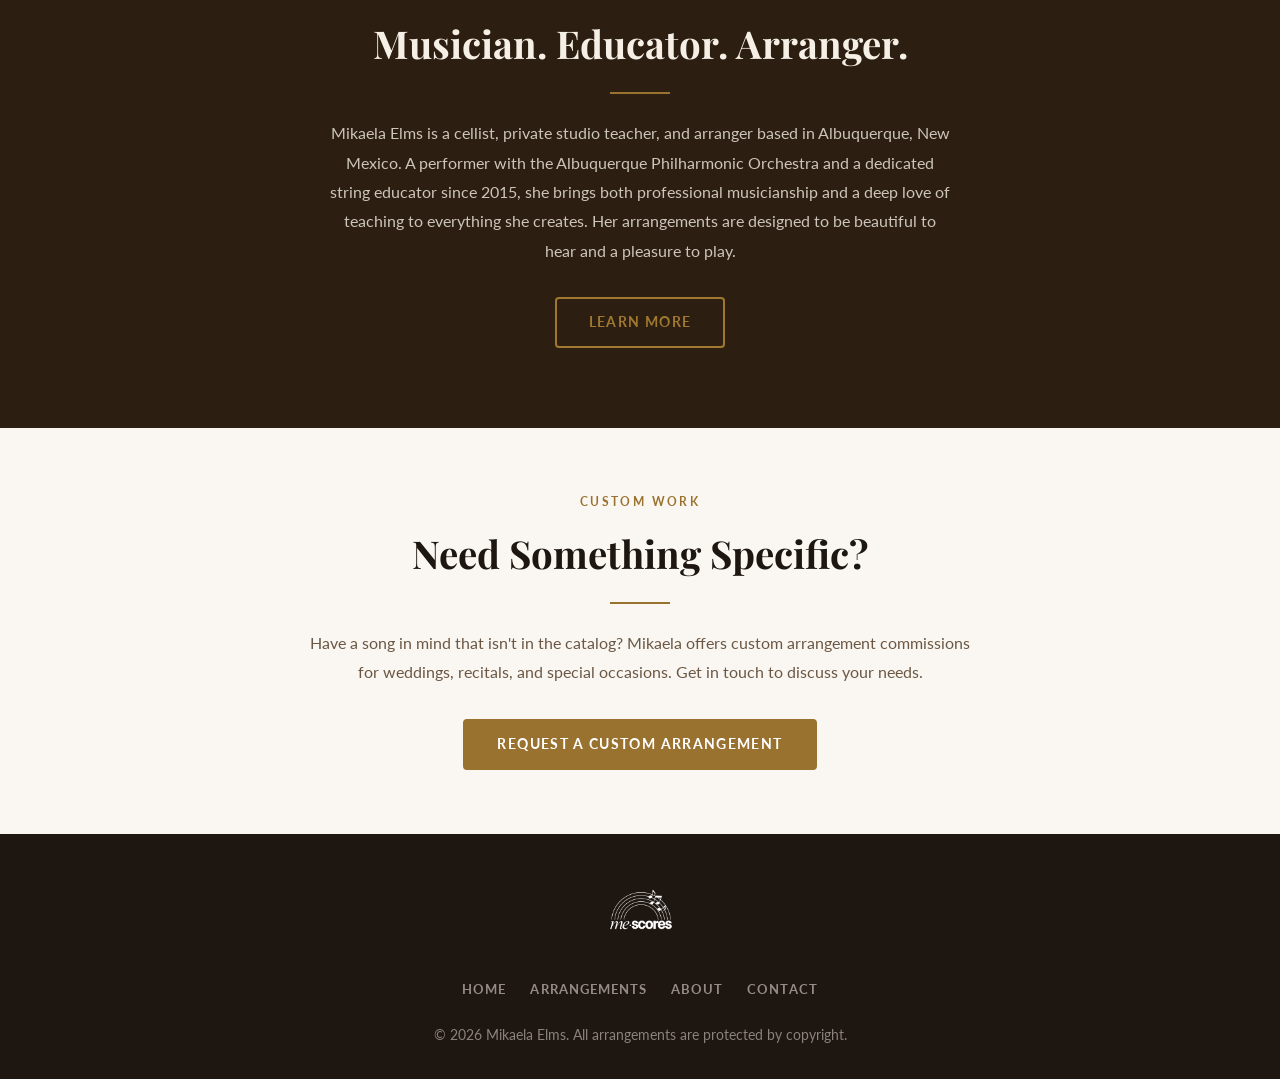
==== commit f209932a: "visual update" ====
--- a/index.html
+++ b/index.html
@@ -81,7 +81,7 @@
 
 <!-- ── Footer ──────────────────────────────────────────────── -->
 <footer class="site-footer">
-  <img src="3.png" alt="me·scores" class="footer-logo-img">
+  <img src="logo-transparent.png" alt="me·scores" class="footer-logo-img">
   <div class="footer-links">
     <a href="index.html">Home</a>
     <a href="arrangements.html">Arrangements</a>
--- a/styles.css
+++ b/styles.css
@@ -379,11 +379,15 @@
 }
 
 .about-photo {
+  display: block;
   width: 100%;
-  aspect-ratio: 3/4;
+  max-width: 240px;
+  margin: 0 auto;
+  aspect-ratio: 1/1;
   object-fit: cover;
-  border-radius: var(--radius);
-  border: 1px solid var(--border);
+  object-position: center top;
+  border-radius: 50%;
+  border: 4px solid var(--border);
 }
 
 .about-photo-placeholder {
